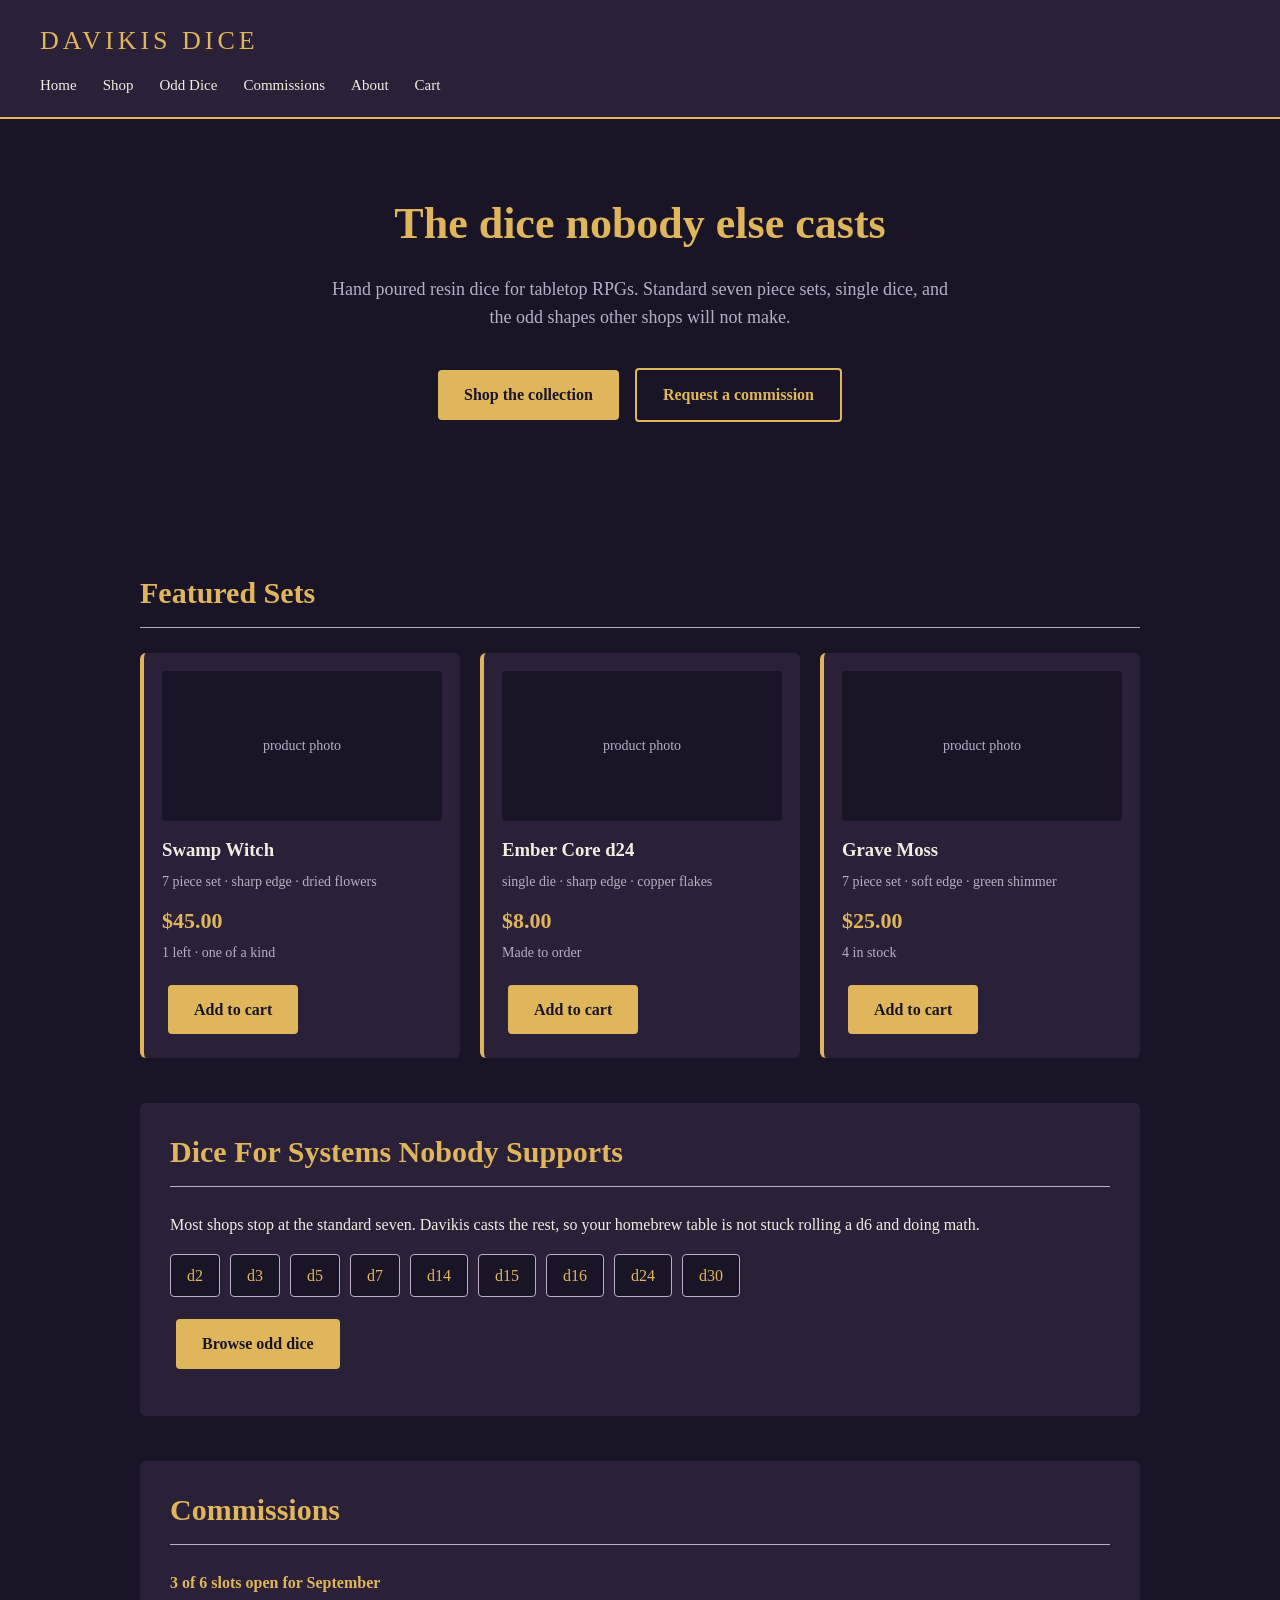
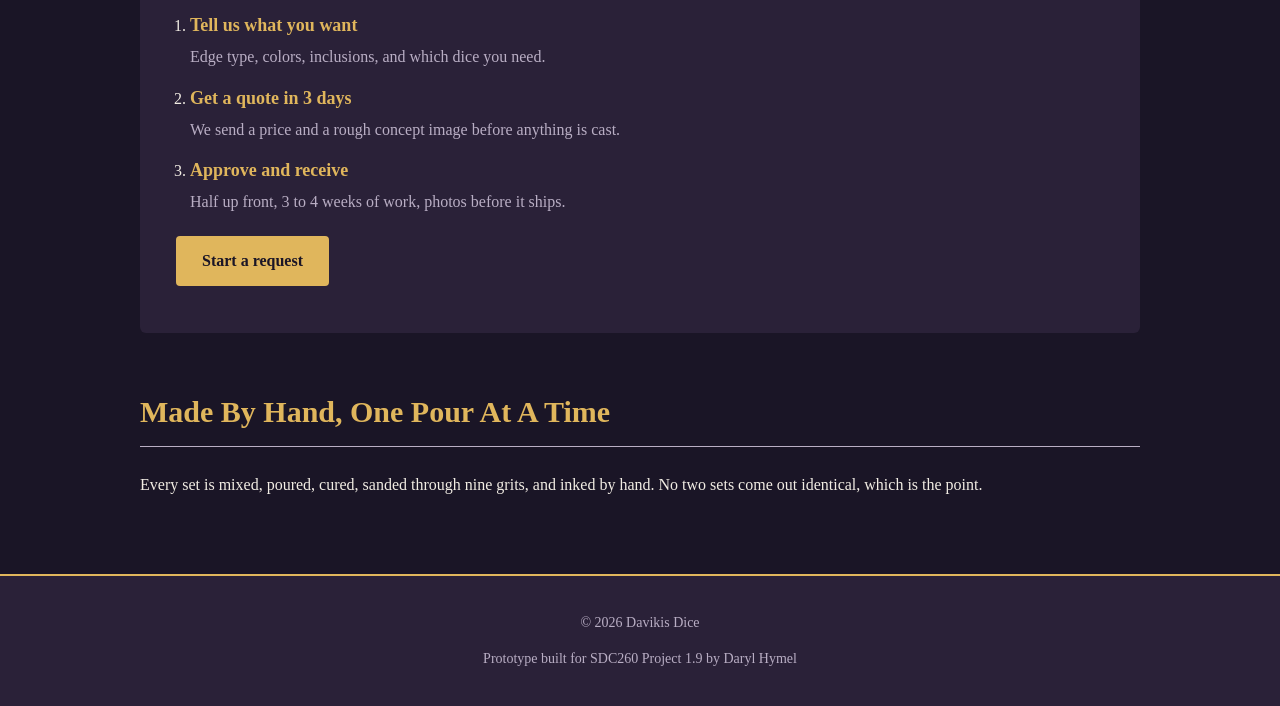
==== index.html @ 265ae001 "Initial commit: homepage prototype, stylesheet, and README" ====
<!DOCTYPE html>
<html lang="en">
<head>
    <!--
        Author: Daryl Hymel - darhym6254
        Date: 08/02/2026
        Purpose: Homepage prototype for Davikis Dice, a handmade resin dice shop.
                 This is the rough prototype created for the 1.9 Blueprints to
                 Browsers project. It establishes the brand colors, the page
                 structure, and the two main paths through the site: browsing
                 the shop and requesting a commission.
    -->
    <meta charset="UTF-8">
    <meta name="viewport" content="width=device-width, initial-scale=1.0">
    <title>Davikis Dice | Handmade Resin Dice for Tabletop RPGs</title>
    <link rel="stylesheet" href="styles.css">
</head>
<body>

<!-- SITE HEADER: logo and main navigation -->
<header class="site-header">
    <p class="logo">DAVIKIS DICE</p>
    <nav>
        <a href="index.html">Home</a>
        <a href="#shop">Shop</a>
        <a href="#odd">Odd Dice</a>
        <a href="#commissions">Commissions</a>
        <a href="#about">About</a>
        <a href="#cart">Cart</a>
    </nav>
</header>

<!-- HERO: the main pitch and the two entry points into the site -->
<section class="hero">
    <h1>The dice nobody else casts</h1>
    <p class="tagline">
        Hand poured resin dice for tabletop RPGs. Standard seven piece sets,
        single dice, and the odd shapes other shops will not make.
    </p>
    <p>
        <a class="button" href="#shop">Shop the collection</a>
        <a class="button button-outline" href="#commissions">Request a commission</a>
    </p>
</section>

<main>

    <!-- FEATURED PRODUCTS: sample of the shop grid -->
    <section id="shop">
        <h2>Featured Sets</h2>

        <div class="product-grid">

            <article class="product-card">
                <div class="product-image">product photo</div>
                <h3>Swamp Witch</h3>
                <p class="meta">7 piece set &middot; sharp edge &middot; dried flowers</p>
                <p class="price">$45.00</p>
                <p class="stock">1 left &middot; one of a kind</p>
                <a class="button" href="#cart">Add to cart</a>
            </article>

            <article class="product-card">
                <div class="product-image">product photo</div>
                <h3>Ember Core d24</h3>
                <p class="meta">single die &middot; sharp edge &middot; copper flakes</p>
                <p class="price">$8.00</p>
                <p class="stock">Made to order</p>
                <a class="button" href="#cart">Add to cart</a>
            </article>

            <article class="product-card">
                <div class="product-image">product photo</div>
                <h3>Grave Moss</h3>
                <p class="meta">7 piece set &middot; soft edge &middot; green shimmer</p>
                <p class="price">$25.00</p>
                <p class="stock">4 in stock</p>
                <a class="button" href="#cart">Add to cart</a>
            </article>

        </div>
    </section>

    <!-- ODD DICE: the thing that makes this shop different -->
    <section id="odd" class="panel">
        <h2>Dice For Systems Nobody Supports</h2>
        <p>
            Most shops stop at the standard seven. Davikis casts the rest, so
            your homebrew table is not stuck rolling a d6 and doing math.
        </p>
        <ul class="dice-list">
            <li>d2</li>
            <li>d3</li>
            <li>d5</li>
            <li>d7</li>
            <li>d14</li>
            <li>d15</li>
            <li>d16</li>
            <li>d24</li>
            <li>d30</li>
        </ul>
        <p><a class="button" href="#shop">Browse odd dice</a></p>
    </section>

    <!-- COMMISSIONS: the second path through the site -->
    <section id="commissions" class="panel">
        <h2>Commissions</h2>
        <p class="slots">3 of 6 slots open for September</p>

        <ol class="steps">
            <li>
                <h3>Tell us what you want</h3>
                <p>Edge type, colors, inclusions, and which dice you need.</p>
            </li>
            <li>
                <h3>Get a quote in 3 days</h3>
                <p>We send a price and a rough concept image before anything is cast.</p>
            </li>
            <li>
                <h3>Approve and receive</h3>
                <p>Half up front, 3 to 4 weeks of work, photos before it ships.</p>
            </li>
        </ol>

        <p><a class="button" href="#commissions">Start a request</a></p>
    </section>

    <!-- ABOUT: short maker story -->
    <section id="about">
        <h2>Made By Hand, One Pour At A Time</h2>
        <p>
            Every set is mixed, poured, cured, sanded through nine grits, and
            inked by hand. No two sets come out identical, which is the point.
        </p>
    </section>

</main>

<footer>
    <p>&copy; 2026 Davikis Dice</p>
    <p>Prototype built for SDC260 Project 1.9 by Daryl Hymel</p>
</footer>

</body>
</html>
---- styles.css ----
/*
    Author: Daryl Hymel - darhym6254
    Date: 08/02/2026
    Purpose: Stylesheet for the Davikis Dice homepage prototype. It applies the
             arcane workshop brand palette. Every text and background pair used
             here was checked with the WebAIM Contrast Checker and clears the
             4.5:1 minimum, with most pairs above 8:1.

    BRAND PALETTE
    #1A1526  Void Purple   page background
    #2A2138  Cast Shadow   cards and panels
    #F2EDE4  Parchment     primary text        15.27:1 on Void Purple
    #E0B65C  Brass         accents and buttons  9.34:1 on Void Purple
    #B9AEC4  Ash Violet    secondary text       8.41:1 on Void Purple
*/

/* Base page: dark ground with warm off white text */
body {
    background-color: #1A1526;
    color: #F2EDE4;
    font-family: Georgia, "Times New Roman", serif;
    line-height: 1.6;
    margin: 0;
    padding: 0;
}

/* SITE HEADER */
.site-header {
    background-color: #2A2138;
    padding: 20px 40px;
    border-bottom: 2px solid #E0B65C;
}

.logo {
    color: #E0B65C;
    font-size: 26px;
    letter-spacing: 4px;
    margin: 0 0 10px 0;
}

.site-header nav a {
    color: #F2EDE4;
    text-decoration: none;
    margin-right: 22px;
    font-size: 15px;
}

.site-header nav a:hover {
    color: #E0B65C;
    text-decoration: underline;
}

/* HERO */
.hero {
    text-align: center;
    padding: 70px 40px;
}

.hero h1 {
    color: #E0B65C;
    font-size: 44px;
    margin: 0 0 15px 0;
}

.tagline {
    color: #B9AEC4;
    font-size: 18px;
    max-width: 620px;
    margin: 0 auto 30px auto;
}

/* Shared button style: brass fill with dark text, 9.34:1 contrast */
.button {
    display: inline-block;
    background-color: #E0B65C;
    color: #1A1526;
    padding: 12px 26px;
    margin: 6px;
    border-radius: 4px;
    text-decoration: none;
    font-weight: bold;
}

.button:hover {
    background-color: #F2EDE4;
}

/* Outline version for the secondary action */
.button-outline {
    background-color: #1A1526;
    color: #E0B65C;
    border: 2px solid #E0B65C;
}

.button-outline:hover {
    background-color: #2A2138;
    color: #F2EDE4;
}

/* SECTIONS */
main {
    max-width: 1000px;
    margin: 0 auto;
    padding: 0 40px 60px 40px;
}

h2 {
    color: #E0B65C;
    font-size: 30px;
    border-bottom: 1px solid #B9AEC4;
    padding-bottom: 10px;
    margin-top: 55px;
}

/* Panels sit on the lighter surface color to separate them */
.panel {
    background-color: #2A2138;
    padding: 25px 30px;
    border-radius: 6px;
    margin-top: 45px;
}

.panel h2 {
    margin-top: 0;
}

/* PRODUCT GRID */
.product-grid {
    display: flex;
    flex-wrap: wrap;
    gap: 20px;
}

.product-card {
    background-color: #2A2138;
    border-left: 4px solid #E0B65C;
    border-radius: 6px;
    padding: 18px;
    width: 280px;
}

.product-image {
    background-color: #1A1526;
    color: #B9AEC4;
    height: 150px;
    line-height: 150px;
    text-align: center;
    border-radius: 4px;
    margin-bottom: 14px;
    font-size: 14px;
}

.product-card h3 {
    color: #F2EDE4;
    margin: 0 0 6px 0;
}

.meta {
    color: #B9AEC4;
    font-size: 14px;
    margin: 0 0 10px 0;
}

.price {
    color: #E0B65C;
    font-size: 22px;
    font-weight: bold;
    margin: 0 0 4px 0;
}

.stock {
    color: #B9AEC4;
    font-size: 14px;
    margin: 0 0 14px 0;
}

/* ODD DICE LIST */
.dice-list {
    list-style: none;
    padding: 0;
    display: flex;
    flex-wrap: wrap;
    gap: 10px;
}

.dice-list li {
    background-color: #1A1526;
    color: #E0B65C;
    border: 1px solid #B9AEC4;
    border-radius: 4px;
    padding: 8px 16px;
    font-size: 16px;
}

/* COMMISSIONS */
.slots {
    color: #E0B65C;
    font-weight: bold;
}

.steps {
    color: #F2EDE4;
    padding-left: 20px;
}

.steps h3 {
    color: #E0B65C;
    font-size: 18px;
    margin: 14px 0 4px 0;
}

.steps p {
    color: #B9AEC4;
    margin: 0;
}

/* FOOTER */
footer {
    background-color: #2A2138;
    border-top: 2px solid #E0B65C;
    text-align: center;
    padding: 22px;
    color: #B9AEC4;
    font-size: 14px;
}
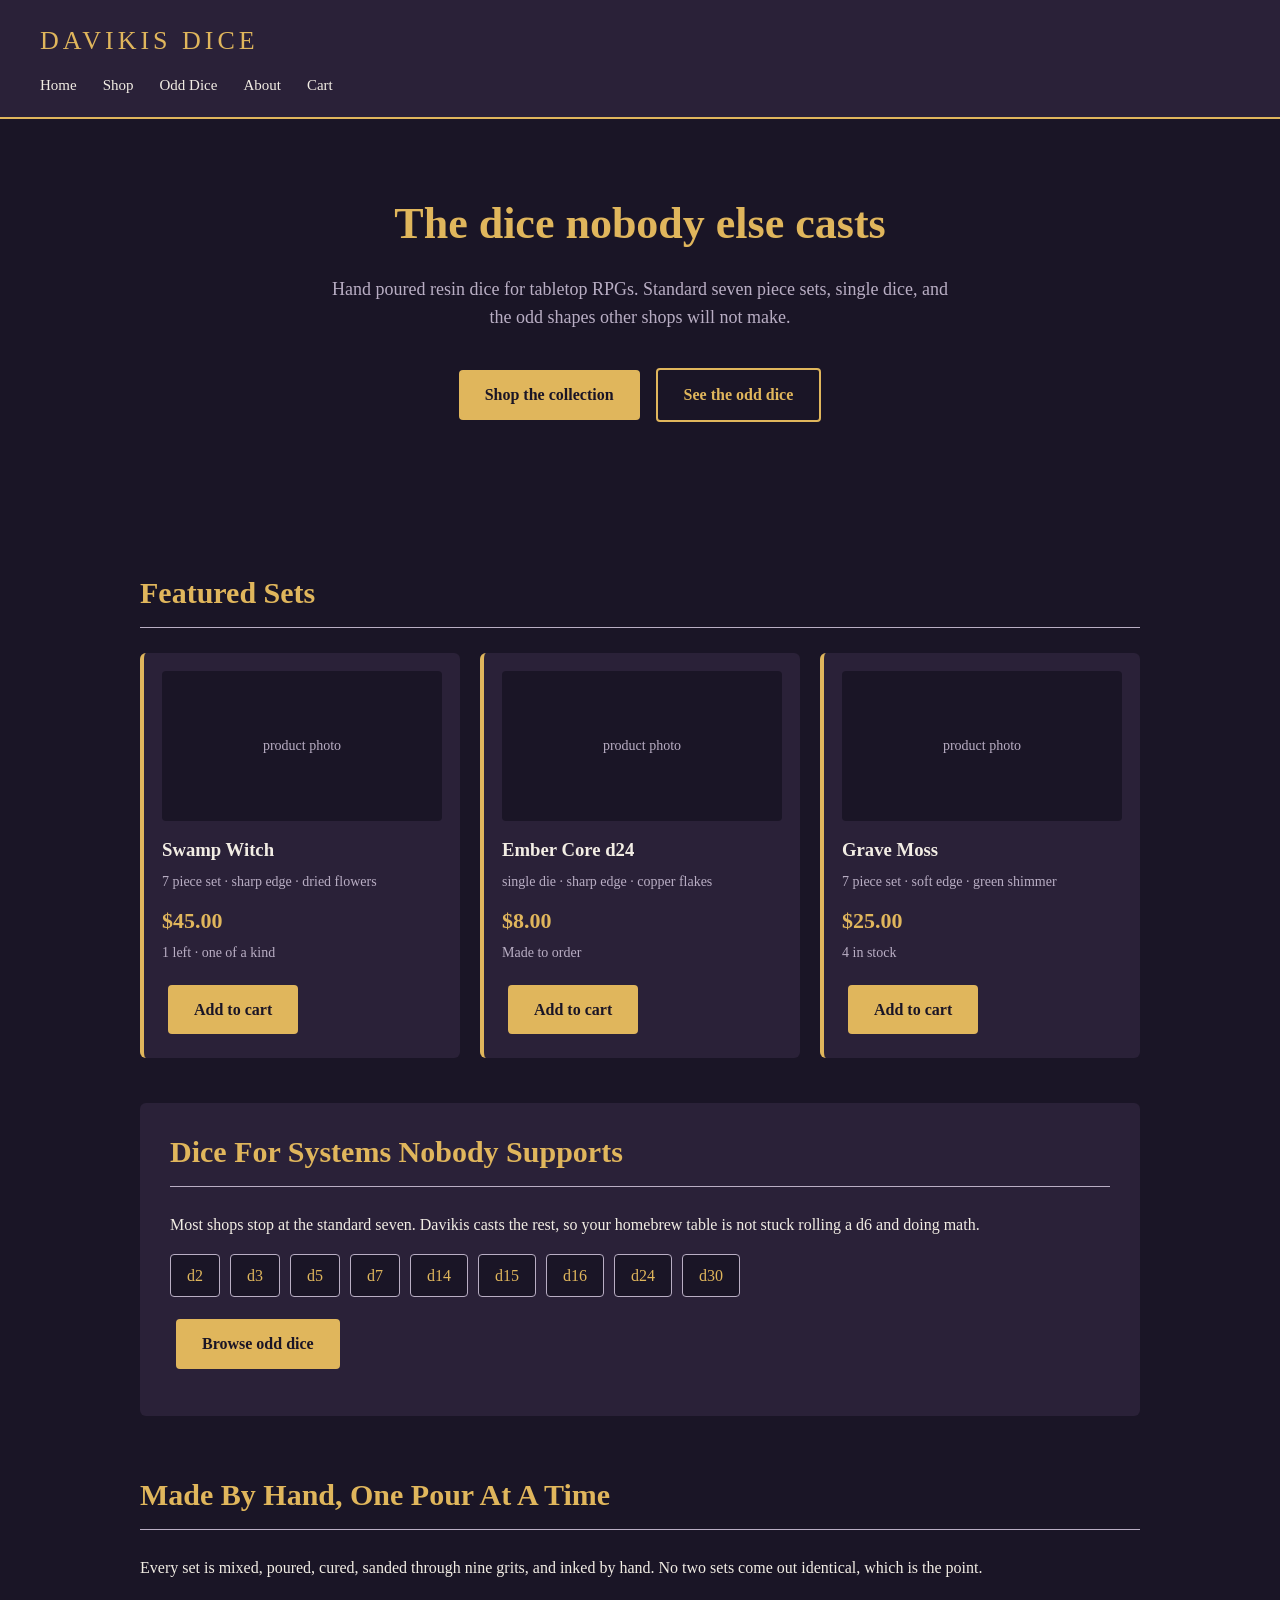
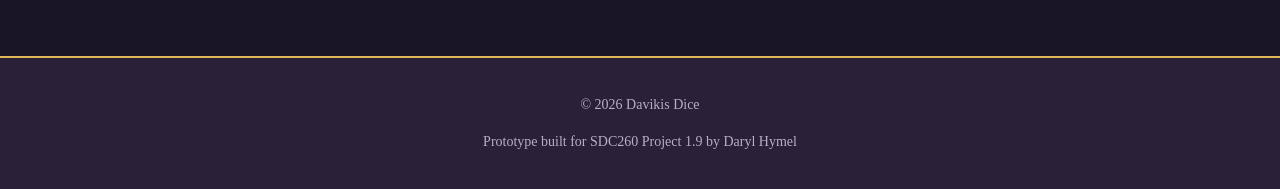
==== commit f3a6a64f: "Remove commissions from prototype and roadmap" ====
--- a/index.html
+++ b/index.html
@@ -7,8 +7,8 @@
         Purpose: Homepage prototype for Davikis Dice, a handmade resin dice shop.
                  This is the rough prototype created for the 1.9 Blueprints to
                  Browsers project. It establishes the brand colors, the page
-                 structure, and the two main paths through the site: browsing
-                 the shop and requesting a commission.
+                 structure, and the path a visitor takes from the homepage into
+                 the shop.
     -->
     <meta charset="UTF-8">
     <meta name="viewport" content="width=device-width, initial-scale=1.0">
@@ -24,7 +24,6 @@
         <a href="index.html">Home</a>
         <a href="#shop">Shop</a>
         <a href="#odd">Odd Dice</a>
-        <a href="#commissions">Commissions</a>
         <a href="#about">About</a>
         <a href="#cart">Cart</a>
     </nav>
@@ -39,7 +38,7 @@
     </p>
     <p>
         <a class="button" href="#shop">Shop the collection</a>
-        <a class="button button-outline" href="#commissions">Request a commission</a>
+        <a class="button button-outline" href="#odd">See the odd dice</a>
     </p>
 </section>
 
@@ -102,29 +101,6 @@
         <p><a class="button" href="#shop">Browse odd dice</a></p>
     </section>
 
-    <!-- COMMISSIONS: the second path through the site -->
-    <section id="commissions" class="panel">
-        <h2>Commissions</h2>
-        <p class="slots">3 of 6 slots open for September</p>
-
-        <ol class="steps">
-            <li>
-                <h3>Tell us what you want</h3>
-                <p>Edge type, colors, inclusions, and which dice you need.</p>
-            </li>
-            <li>
-                <h3>Get a quote in 3 days</h3>
-                <p>We send a price and a rough concept image before anything is cast.</p>
-            </li>
-            <li>
-                <h3>Approve and receive</h3>
-                <p>Half up front, 3 to 4 weeks of work, photos before it ships.</p>
-            </li>
-        </ol>
-
-        <p><a class="button" href="#commissions">Start a request</a></p>
-    </section>
-
     <!-- ABOUT: short maker story -->
     <section id="about">
         <h2>Made By Hand, One Pour At A Time</h2>
--- a/styles.css
+++ b/styles.css
@@ -192,28 +192,6 @@
     font-size: 16px;
 }
 
-/* COMMISSIONS */
-.slots {
-    color: #E0B65C;
-    font-weight: bold;
-}
-
-.steps {
-    color: #F2EDE4;
-    padding-left: 20px;
-}
-
-.steps h3 {
-    color: #E0B65C;
-    font-size: 18px;
-    margin: 14px 0 4px 0;
-}
-
-.steps p {
-    color: #B9AEC4;
-    margin: 0;
-}
-
 /* FOOTER */
 footer {
     background-color: #2A2138;
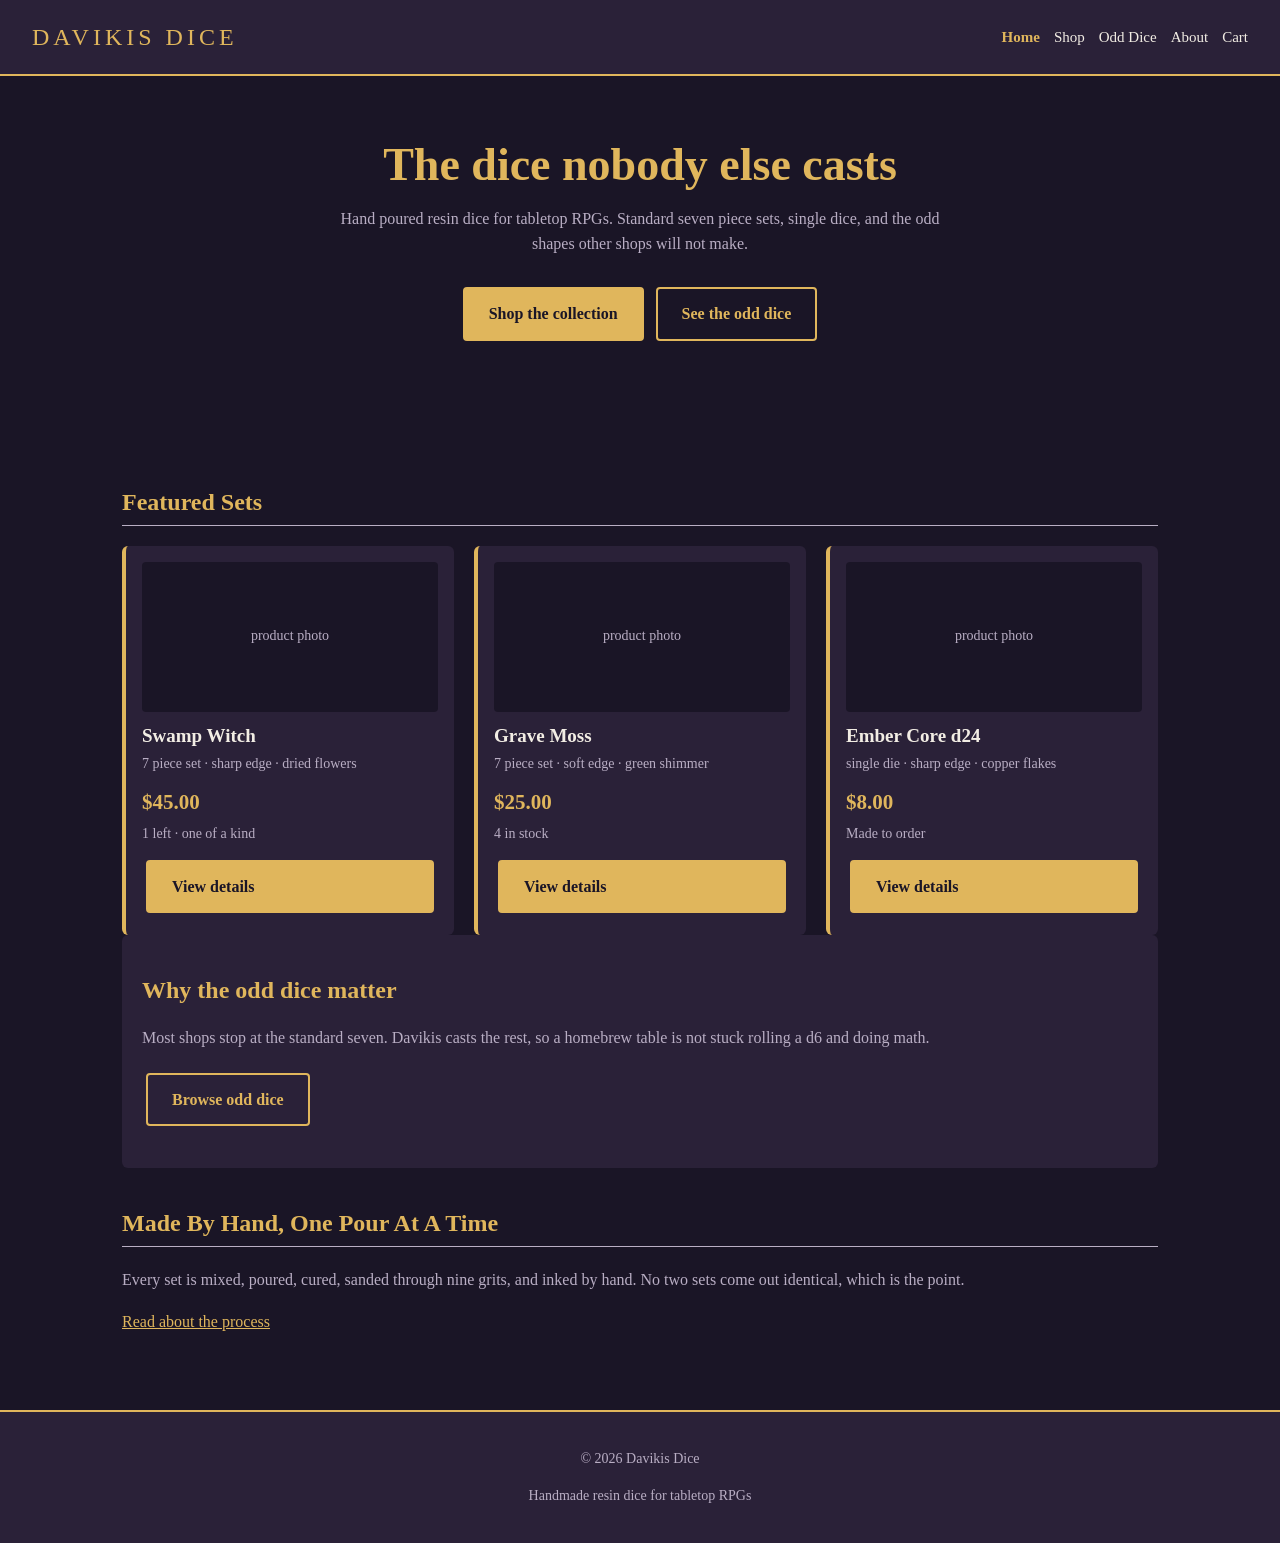
==== commit 34550cf4: "Build all six site pages with semantic HTML and a responsive brand stylesheet" ====
--- a/index.html
+++ b/index.html
@@ -3,12 +3,10 @@
 <head>
     <!--
         Author: Daryl Hymel - darhym6254
-        Date: 08/02/2026
-        Purpose: Homepage prototype for Davikis Dice, a handmade resin dice shop.
-                 This is the rough prototype created for the 1.9 Blueprints to
-                 Browsers project. It establishes the brand colors, the page
-                 structure, and the path a visitor takes from the homepage into
-                 the shop.
+        Date: 08/05/2026
+        Purpose: Homepage for Davikis Dice. It introduces the shop, features
+                 three sets, and sends visitors into the Shop page, which is the
+                 first step of the buying path from the project site map.
     -->
     <meta charset="UTF-8">
     <meta name="viewport" content="width=device-width, initial-scale=1.0">
@@ -17,19 +15,17 @@
 </head>
 <body>
 
-<!-- SITE HEADER: logo and main navigation -->
 <header class="site-header">
     <p class="logo">DAVIKIS DICE</p>
-    <nav>
-        <a href="index.html">Home</a>
-        <a href="#shop">Shop</a>
-        <a href="#odd">Odd Dice</a>
-        <a href="#about">About</a>
-        <a href="#cart">Cart</a>
+    <nav class="site-nav" aria-label="Main navigation">
+        <a class="current" href="index.html">Home</a>
+        <a href="shop.html">Shop</a>
+        <a href="shop.html#odd-dice">Odd Dice</a>
+        <a href="about.html">About</a>
+        <a href="cart.html">Cart</a>
     </nav>
 </header>
 
-<!-- HERO: the main pitch and the two entry points into the site -->
 <section class="hero">
     <h1>The dice nobody else casts</h1>
     <p class="tagline">
@@ -37,16 +33,15 @@
         single dice, and the odd shapes other shops will not make.
     </p>
     <p>
-        <a class="button" href="#shop">Shop the collection</a>
-        <a class="button button-outline" href="#odd">See the odd dice</a>
+        <a class="button" href="shop.html">Shop the collection</a>
+        <a class="button button-outline" href="shop.html#odd-dice">See the odd dice</a>
     </p>
 </section>
 
 <main>
 
-    <!-- FEATURED PRODUCTS: sample of the shop grid -->
-    <section id="shop">
-        <h2>Featured Sets</h2>
+    <section>
+        <h2 class="section-title">Featured Sets</h2>
 
         <div class="product-grid">
 
@@ -56,7 +51,16 @@
                 <p class="meta">7 piece set &middot; sharp edge &middot; dried flowers</p>
                 <p class="price">$45.00</p>
                 <p class="stock">1 left &middot; one of a kind</p>
-                <a class="button" href="#cart">Add to cart</a>
+                <a class="button" href="product.html">View details</a>
+            </article>
+
+            <article class="product-card">
+                <div class="product-image">product photo</div>
+                <h3>Grave Moss</h3>
+                <p class="meta">7 piece set &middot; soft edge &middot; green shimmer</p>
+                <p class="price">$25.00</p>
+                <p class="stock">4 in stock</p>
+                <a class="button" href="product.html">View details</a>
             </article>
 
             <article class="product-card">
@@ -65,56 +69,35 @@
                 <p class="meta">single die &middot; sharp edge &middot; copper flakes</p>
                 <p class="price">$8.00</p>
                 <p class="stock">Made to order</p>
-                <a class="button" href="#cart">Add to cart</a>
-            </article>
-
-            <article class="product-card">
-                <div class="product-image">product photo</div>
-                <h3>Grave Moss</h3>
-                <p class="meta">7 piece set &middot; soft edge &middot; green shimmer</p>
-                <p class="price">$25.00</p>
-                <p class="stock">4 in stock</p>
-                <a class="button" href="#cart">Add to cart</a>
+                <a class="button" href="product.html">View details</a>
             </article>
 
         </div>
     </section>
 
-    <!-- ODD DICE: the thing that makes this shop different -->
-    <section id="odd" class="panel">
-        <h2>Dice For Systems Nobody Supports</h2>
-        <p>
-            Most shops stop at the standard seven. Davikis casts the rest, so
-            your homebrew table is not stuck rolling a d6 and doing math.
+    <aside class="panel">
+        <h2>Why the odd dice matter</h2>
+        <p class="muted">
+            Most shops stop at the standard seven. Davikis casts the rest, so a
+            homebrew table is not stuck rolling a d6 and doing math.
         </p>
-        <ul class="dice-list">
-            <li>d2</li>
-            <li>d3</li>
-            <li>d5</li>
-            <li>d7</li>
-            <li>d14</li>
-            <li>d15</li>
-            <li>d16</li>
-            <li>d24</li>
-            <li>d30</li>
-        </ul>
-        <p><a class="button" href="#shop">Browse odd dice</a></p>
-    </section>
+        <p><a class="button button-outline" href="shop.html#odd-dice">Browse odd dice</a></p>
+    </aside>
 
-    <!-- ABOUT: short maker story -->
-    <section id="about">
-        <h2>Made By Hand, One Pour At A Time</h2>
-        <p>
+    <section>
+        <h2 class="section-title">Made By Hand, One Pour At A Time</h2>
+        <p class="muted">
             Every set is mixed, poured, cured, sanded through nine grits, and
             inked by hand. No two sets come out identical, which is the point.
         </p>
+        <p><a href="about.html">Read about the process</a></p>
     </section>
 
 </main>
 
-<footer>
+<footer class="site-footer">
     <p>&copy; 2026 Davikis Dice</p>
-    <p>Prototype built for SDC260 Project 1.9 by Daryl Hymel</p>
+    <p>Handmade resin dice for tabletop RPGs</p>
 </footer>
 
 </body>
--- a/styles.css
+++ b/styles.css
@@ -1,130 +1,194 @@
 /*
     Author: Daryl Hymel - darhym6254
-    Date: 08/02/2026
-    Purpose: Stylesheet for the Davikis Dice homepage prototype. It applies the
-             arcane workshop brand palette. Every text and background pair used
-             here was checked with the WebAIM Contrast Checker and clears the
-             4.5:1 minimum, with most pairs above 8:1.
-
-    BRAND PALETTE
+    Date: 08/05/2026
+    Purpose: External stylesheet for the Davikis Dice store. It holds the arcane
+             workshop brand theme from the project proposal and the responsive
+             layout for all six pages. Written mobile first, so the base rules
+             are the phone layout and each media query adds room as the screen
+             grows.
+
+    BRAND PALETTE (from the 1.9 proposal, checked with WebAIM)
     #1A1526  Void Purple   page background
     #2A2138  Cast Shadow   cards and panels
     #F2EDE4  Parchment     primary text        15.27:1 on Void Purple
     #E0B65C  Brass         accents and buttons  9.34:1 on Void Purple
     #B9AEC4  Ash Violet    secondary text       8.41:1 on Void Purple
+
+    BREAKPOINTS
+    default   phones, single column
+    768px     tablets, two column product grid, horizontal nav
+    1024px    desktops, three column product grid, capped page width
 */
 
-/* Base page: dark ground with warm off white text */
+/* ========================================
+   BRAND THEME VARIABLES
+======================================== */
+
+:root {
+    --void: #1A1526;
+    --shadow: #2A2138;
+    --parchment: #F2EDE4;
+    --brass: #E0B65C;
+    --ash: #B9AEC4;
+}
+
+/* ========================================
+   BASE PAGE (mobile first)
+======================================== */
+
+* {
+    box-sizing: border-box; /* Padding and border count inside a set width */
+}
+
 body {
-    background-color: #1A1526;
-    color: #F2EDE4;
+    margin: 0;
+    background-color: var(--void);
+    color: var(--parchment);
     font-family: Georgia, "Times New Roman", serif;
     line-height: 1.6;
-    margin: 0;
-    padding: 0;
-}
-
-/* SITE HEADER */
+}
+
+main {
+    padding: 20px 16px 50px 16px;
+}
+
+h1, h2, h3 {
+    color: var(--brass);
+    line-height: 1.25;
+}
+
+a {
+    color: var(--brass);
+}
+
+/* ========================================
+   SITE HEADER AND NAVIGATION
+   ----------------------------------------
+   On a phone the links stack into rows that wrap. From 768px they sit on one
+   line beside the logo.
+======================================== */
+
 .site-header {
-    background-color: #2A2138;
-    padding: 20px 40px;
-    border-bottom: 2px solid #E0B65C;
+    background-color: var(--shadow);
+    border-bottom: 2px solid var(--brass);
+    padding: 16px;
 }
 
 .logo {
-    color: #E0B65C;
-    font-size: 26px;
+    color: var(--brass);
+    font-size: 22px;
     letter-spacing: 4px;
     margin: 0 0 10px 0;
 }
 
-.site-header nav a {
-    color: #F2EDE4;
+.site-nav {
+    display: flex;
+    flex-wrap: wrap; /* Links drop to a new line rather than overflowing */
+    gap: 14px;
+}
+
+.site-nav a {
+    color: var(--parchment);
     text-decoration: none;
-    margin-right: 22px;
     font-size: 15px;
 }
 
-.site-header nav a:hover {
-    color: #E0B65C;
+.site-nav a:hover,
+.site-nav a:focus {
+    color: var(--brass);
     text-decoration: underline;
 }
 
-/* HERO */
+.site-nav a.current {
+    color: var(--brass); /* Marks which page you are on */
+    font-weight: bold;
+}
+
+/* ========================================
+   HERO
+======================================== */
+
 .hero {
     text-align: center;
-    padding: 70px 40px;
+    padding: 40px 16px;
 }
 
 .hero h1 {
-    color: #E0B65C;
-    font-size: 44px;
-    margin: 0 0 15px 0;
+    font-size: 30px;
+    margin: 0 0 12px 0;
 }
 
 .tagline {
-    color: #B9AEC4;
-    font-size: 18px;
+    color: var(--ash);
     max-width: 620px;
-    margin: 0 auto 30px auto;
-}
-
-/* Shared button style: brass fill with dark text, 9.34:1 contrast */
+    margin: 0 auto 24px auto;
+}
+
+/* ========================================
+   BUTTONS
+======================================== */
+
 .button {
     display: inline-block;
-    background-color: #E0B65C;
-    color: #1A1526;
-    padding: 12px 26px;
-    margin: 6px;
+    background-color: var(--brass);
+    color: var(--void);
+    padding: 12px 24px;
+    margin: 6px 4px;
+    border: 2px solid var(--brass);
     border-radius: 4px;
     text-decoration: none;
     font-weight: bold;
-}
-
-.button:hover {
-    background-color: #F2EDE4;
-}
-
-/* Outline version for the secondary action */
+    font-family: inherit;
+    font-size: 16px;
+    cursor: pointer;
+}
+
+.button:hover,
+.button:focus {
+    background-color: var(--parchment);
+    border-color: var(--parchment);
+}
+
 .button-outline {
-    background-color: #1A1526;
-    color: #E0B65C;
-    border: 2px solid #E0B65C;
-}
-
-.button-outline:hover {
-    background-color: #2A2138;
-    color: #F2EDE4;
-}
-
-/* SECTIONS */
-main {
-    max-width: 1000px;
-    margin: 0 auto;
-    padding: 0 40px 60px 40px;
-}
-
-h2 {
-    color: #E0B65C;
-    font-size: 30px;
-    border-bottom: 1px solid #B9AEC4;
-    padding-bottom: 10px;
-    margin-top: 55px;
-}
-
-/* Panels sit on the lighter surface color to separate them */
+    background-color: transparent;
+    color: var(--brass);
+}
+
+.button-outline:hover,
+.button-outline:focus {
+    background-color: var(--shadow);
+    color: var(--parchment);
+    border-color: var(--parchment);
+}
+
+/* ========================================
+   PANELS AND SECTIONS
+======================================== */
+
 .panel {
-    background-color: #2A2138;
-    padding: 25px 30px;
+    background-color: var(--shadow);
     border-radius: 6px;
-    margin-top: 45px;
-}
-
-.panel h2 {
-    margin-top: 0;
-}
-
-/* PRODUCT GRID */
+    padding: 20px;
+    margin-bottom: 28px;
+}
+
+.section-title {
+    border-bottom: 1px solid var(--ash);
+    padding-bottom: 8px;
+    margin-top: 40px;
+}
+
+.muted {
+    color: var(--ash);
+}
+
+/* ========================================
+   PRODUCT GRID
+   ----------------------------------------
+   Flexbox as planned in the roadmap. Each card is allowed to grow and shrink
+   from a 260px base, and wrap carries the overflow onto the next line.
+======================================== */
+
 .product-grid {
     display: flex;
     flex-wrap: wrap;
@@ -132,49 +196,60 @@
 }
 
 .product-card {
-    background-color: #2A2138;
-    border-left: 4px solid #E0B65C;
+    background-color: var(--shadow);
+    border-left: 4px solid var(--brass);
     border-radius: 6px;
-    padding: 18px;
-    width: 280px;
+    padding: 16px;
+    flex: 1 1 100%; /* One card per row on a phone */
+    display: flex;
+    flex-direction: column;
 }
 
 .product-image {
-    background-color: #1A1526;
-    color: #B9AEC4;
+    background-color: var(--void);
+    color: var(--ash);
     height: 150px;
-    line-height: 150px;
-    text-align: center;
+    display: flex;
+    align-items: center;
+    justify-content: center;
     border-radius: 4px;
-    margin-bottom: 14px;
+    margin-bottom: 12px;
     font-size: 14px;
 }
 
 .product-card h3 {
-    color: #F2EDE4;
     margin: 0 0 6px 0;
+    color: var(--parchment);
+    font-size: 19px;
 }
 
 .meta {
-    color: #B9AEC4;
+    color: var(--ash);
     font-size: 14px;
     margin: 0 0 10px 0;
 }
 
 .price {
-    color: #E0B65C;
-    font-size: 22px;
+    color: var(--brass);
+    font-size: 21px;
     font-weight: bold;
     margin: 0 0 4px 0;
 }
 
 .stock {
-    color: #B9AEC4;
+    color: var(--ash);
     font-size: 14px;
     margin: 0 0 14px 0;
 }
 
-/* ODD DICE LIST */
+.product-card .button {
+    margin-top: auto; /* Pins the button to the bottom of every card */
+}
+
+/* ========================================
+   ODD DICE CHIPS
+======================================== */
+
 .dice-list {
     list-style: none;
     padding: 0;
@@ -184,20 +259,256 @@
 }
 
 .dice-list li {
-    background-color: #1A1526;
-    color: #E0B65C;
-    border: 1px solid #B9AEC4;
+    background-color: var(--void);
+    color: var(--brass);
+    border: 1px solid var(--ash);
     border-radius: 4px;
     padding: 8px 16px;
+}
+
+/* ========================================
+   PRODUCT DETAIL PAGE
+======================================== */
+
+.detail-layout {
+    display: flex;
+    flex-wrap: wrap;
+    gap: 24px;
+}
+
+/* Browsers give figure a default 40px side margin. Left in place it pushes the
+   photo and the details past 100% of the row, so they wrap instead of sitting
+   side by side once there is room for both. */
+.detail-layout figure {
+    margin: 0;
+}
+
+.detail-media {
+    flex: 1 1 100%;
+}
+
+.detail-info {
+    flex: 1 1 100%;
+}
+
+.detail-photo {
+    background-color: var(--shadow);
+    color: var(--ash);
+    height: 260px;
+    display: flex;
+    align-items: center;
+    justify-content: center;
+    border-radius: 6px;
+    border: 1px solid var(--ash);
+}
+
+.spec-table {
+    width: 100%;
+    border-collapse: collapse;
+    margin-top: 12px;
+}
+
+.spec-table th,
+.spec-table td {
+    border: 1px solid var(--ash);
+    padding: 8px;
+    text-align: left;
+}
+
+.spec-table th {
+    background-color: var(--shadow);
+    color: var(--brass);
+    width: 40%;
+}
+
+/* ========================================
+   CART TABLE
+   ----------------------------------------
+   Wide tables get their own scroll container so the page body never scrolls
+   sideways on a phone.
+======================================== */
+
+.table-scroll {
+    overflow-x: auto;
+}
+
+.cart-table {
+    width: 100%;
+    border-collapse: collapse;
+    min-width: 480px; /* Below this the columns become unreadable */
+}
+
+.cart-table th,
+.cart-table td {
+    border-bottom: 1px solid var(--ash);
+    padding: 10px 8px;
+    text-align: left;
+}
+
+.cart-table th {
+    color: var(--brass);
+    border-bottom: 2px solid var(--brass);
+}
+
+.cart-table tfoot td {
+    font-weight: bold;
+    color: var(--brass);
+    border-bottom: none;
+}
+
+.numeric {
+    text-align: right;
+    font-variant-numeric: tabular-nums; /* Digits line up in a column */
+}
+
+/* ========================================
+   FORMS
+======================================== */
+
+form {
+    display: flex;
+    flex-direction: column;
+    gap: 6px;
+    max-width: 460px;
+}
+
+label {
+    color: var(--parchment);
+    margin-top: 10px;
+}
+
+input,
+select,
+textarea {
+    padding: 10px;
+    border: 1px solid var(--ash);
+    border-radius: 4px;
+    background-color: var(--void);
+    color: var(--parchment);
+    font-family: inherit;
     font-size: 16px;
 }
 
-/* FOOTER */
-footer {
-    background-color: #2A2138;
-    border-top: 2px solid #E0B65C;
+input:focus,
+select:focus,
+textarea:focus {
+    outline: 2px solid var(--brass);
+    outline-offset: 1px;
+}
+
+fieldset {
+    border: 1px solid var(--ash);
+    border-radius: 6px;
+    margin: 0 0 20px 0;
+    padding: 12px 16px 20px 16px;
+}
+
+legend {
+    color: var(--brass);
+    font-weight: bold;
+    padding: 0 6px;
+}
+
+/* ========================================
+   PROCESS STEPS (About page)
+======================================== */
+
+.steps {
+    padding-left: 20px;
+}
+
+.steps h3 {
+    margin: 16px 0 4px 0;
+    font-size: 18px;
+}
+
+.steps p {
+    color: var(--ash);
+    margin: 0;
+}
+
+/* ========================================
+   FOOTER
+======================================== */
+
+.site-footer {
+    background-color: var(--shadow);
+    border-top: 2px solid var(--brass);
     text-align: center;
-    padding: 22px;
-    color: #B9AEC4;
+    padding: 22px 16px;
+    color: var(--ash);
     font-size: 14px;
 }
+
+.site-footer a {
+    color: var(--brass);
+}
+
+/* ========================================
+   TABLET (768px and up)
+======================================== */
+
+@media (min-width: 768px) {
+
+    .site-header {
+        display: flex;
+        align-items: center;
+        justify-content: space-between;
+        padding: 18px 32px;
+    }
+
+    .logo {
+        margin: 0; /* No longer needs space below, nav sits beside it */
+        font-size: 24px;
+    }
+
+    main {
+        padding: 24px 32px 60px 32px;
+    }
+
+    .hero {
+        padding: 60px 32px;
+    }
+
+    .hero h1 {
+        font-size: 40px;
+    }
+
+    /* Two products per row */
+    .product-card {
+        flex: 1 1 calc(50% - 10px);
+    }
+
+    /* Photo beside the details instead of above them */
+    .detail-media {
+        flex: 1 1 45%;
+    }
+
+    .detail-info {
+        flex: 1 1 45%;
+    }
+}
+
+/* ========================================
+   DESKTOP (1024px and up)
+======================================== */
+
+@media (min-width: 1024px) {
+
+    /* Caps the reading width so lines do not stretch across a wide monitor */
+    main,
+    .hero {
+        max-width: 1100px;
+        margin-left: auto;
+        margin-right: auto;
+    }
+
+    .hero h1 {
+        font-size: 46px;
+    }
+
+    /* Three products per row */
+    .product-card {
+        flex: 1 1 calc(33.333% - 14px);
+    }
+}
